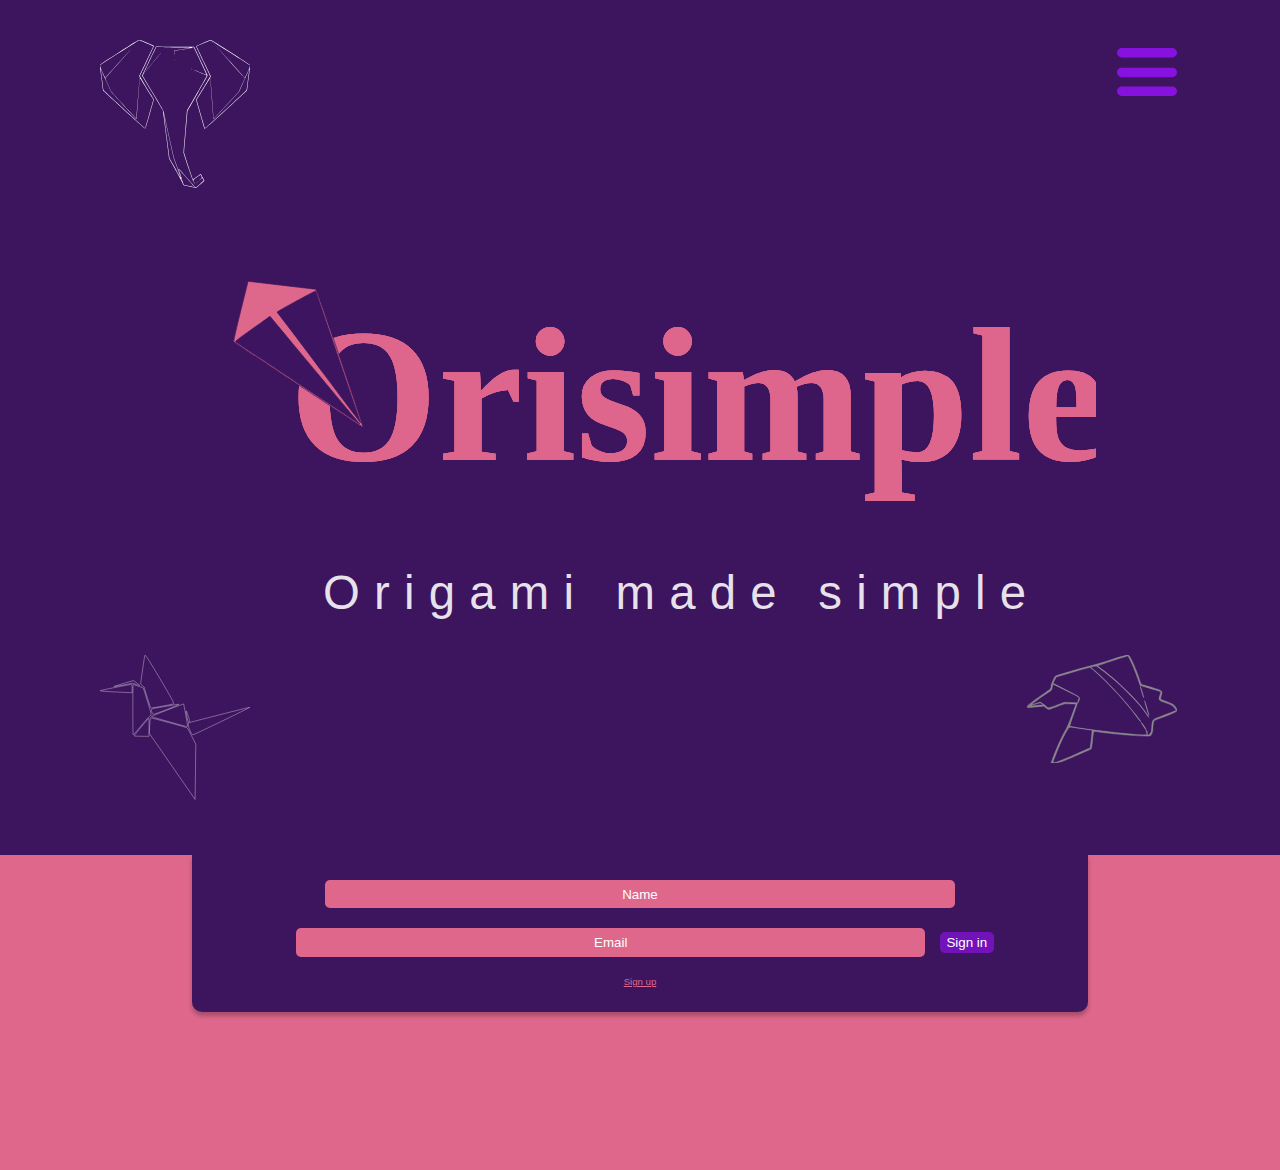
==== index.html @ 883288a6 "created login interface/view" ====
<!DOCTYPE html>
<html lang="en">
<head>
    <meta charset="UTF-8">
    <meta name="viewport" content="width=device-width, initial-scale=1.0">
    <link rel="stylesheet" href="style.css">
    <title>Orisimple</title>
</head>
<body>
    <main>
        <section class="hero">
            <div class="hero_container hero_container-flex">
                <img src="./img/elephant_origami.svg" alt="origami elephant head" class="hero_animal">
                <img src="/img/hamburger_menu.svg" alt="hamburger menu" class="hero_menu">
            </div>
            <div class="hero_container">
                <img src="./img/orismple_logo.svg" alt="orisimple logo" class="hero_logo">
                <h3 class="hero_tagline">Origami made simple</h3>
            </div>
            <div class="hero_container hero_container-flex ">
                <img src="./img/crane_origami.svg" alt="origami crane" class="hero_animal">
                <img src="./img/frog_origami.svg" alt="origami frog" class="hero_animal">
            </div>
        </section>
        <section class="signin">
            <form action="" class="signin_form">
                <input type="text" class="signin_input" placeholder="Name">
                <input type="text" class="signin_input" placeholder="Email">
                <button class="signin_btn">Sign in</button>
                <p class="signin_signup">Sign up</p>
            </form>
        </section>
    </main>
</body>
</html>
---- style.css ----
/* variables */
:root {
    --primary-color:#3d155f;
    --secondary-color: #df678c;
    --complementary-purple: #8712E0;
}

/* fonts*/
@import url('https://fonts.googleapis.com/css2?family=Open+Sans:ital,wght@0,300;0,400;0,600;0,700;1,300;1,400;1,600;1,700&display=swap');

body {
    width: 100%;
    background-color: var(--primary-color);
    font-family: 'Open Sans', sans-serif;
    box-sizing: border-box;
    margin: 0;
    overflow-x: hidden;
}

.hero {
    width: 99%;
    padding: 5px;
}

.hero_container {
    width:85%;
    margin: 35px auto;
    text-align: center;
}
.hero_container-flex {
    display: flex;
    justify-content: space-between;
    align-items: flex-start;
}

.hero_animal {
    display: inline-block;
    width: 30%;
    min-width: 85px;
    max-width: 150px;
}

.hero_menu {
    display: inline-block;
    width: 10%;
    max-width: 60px;
    padding-top: .5em;
    cursor: pointer;
}
.hero_logo {
    width: 85%;
    min-width: 170px;
}

.hero_tagline {
    margin: -10px 0 10px 0;
    color: rgba(255, 255, 255, 0.877);
    width: 90%;
    font-size: 3.7vw;
    font-weight: 400;
    letter-spacing: .3em;
    margin-left: 9%;
}

.signin {
    background-color: var(--secondary-color);
    height: 35vh;
    width: 100%;
    margin: 0;
}

.signin_form {
    background-color: var(--primary-color);
    width: 70%;
    margin: 15px auto;
    border-radius: 0 0 10px 10px;
    text-align: center;
    padding: 15px 0;
    box-shadow: 0px 4px 4px rgba(0, 0, 0, 0.25);
}

.signin_input {
    display: inline-block;
    color: white;
    padding: .5em .75em;
    margin: 10px;
    width: 68%;
    border-radius: 5px;
    border:none;
    background-color: var(--secondary-color);
    outline: 0;
    text-align: center;
    font-weight: 200;
}

.signin_input::placeholder {
    color: white;
}

.signin_btn {
    color:white;
    background-color: rgba(135, 18, 224, 0.7);
    padding: .2em .5em;
    border:none;
    border-radius: 5px;
    margin-top: 10px;
    cursor: pointer;
}

.signin_btn:hover {
    background-color:var(--complementary-purple);
    color: white;
}

.signin_signup {
    color:var(--secondary-color);
    font-size: .6rem;
    text-decoration: underline;
    cursor: pointer;
}
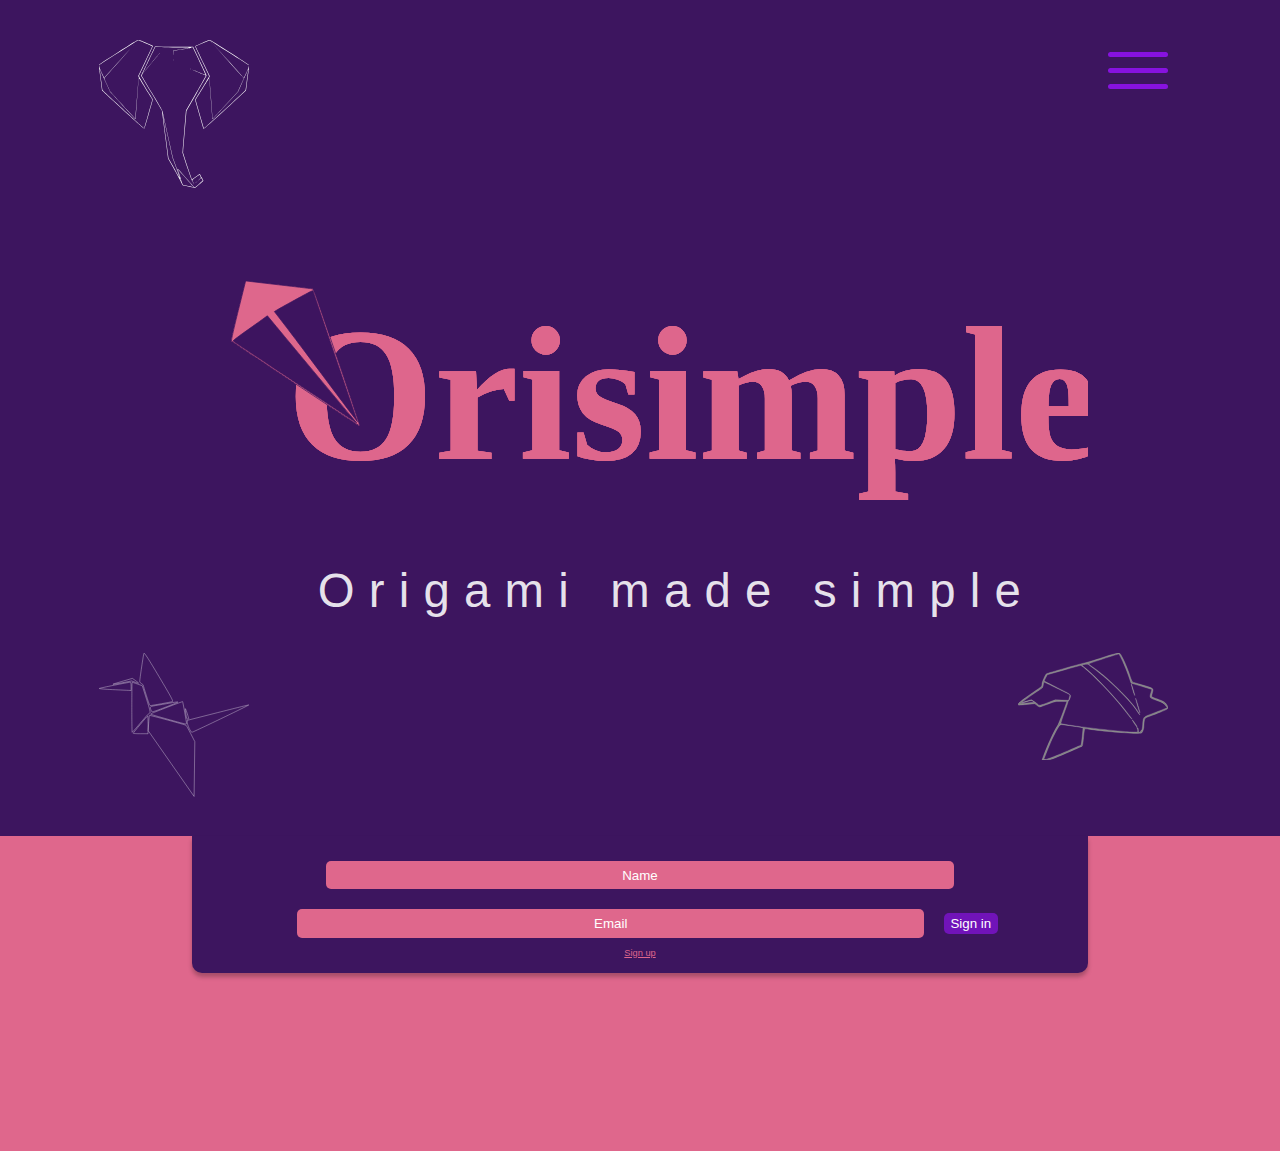
==== commit 93898eb4: "finished animating burger icon" ====
--- a/index.html
+++ b/index.html
@@ -11,7 +11,10 @@
         <section class="hero">
             <div class="hero_container hero_container-flex">
                 <img src="./img/elephant_origami.svg" alt="origami elephant head" class="hero_animal">
-                <img src="/img/hamburger_menu.svg" alt="hamburger menu" class="hero_menu">
+                <div class="hero_menu">
+                    <div class="menu_burger">
+                    </div>
+                </div>
             </div>
             <div class="hero_container">
                 <img src="./img/orismple_logo.svg" alt="orisimple logo" class="hero_logo">
@@ -31,5 +34,6 @@
             </form>
         </section>
     </main>
+    <script src="./script.js"></script>
 </body>
 </html>--- a/style.css
+++ b/style.css
@@ -3,6 +3,13 @@
     --primary-color:#3d155f;
     --secondary-color: #df678c;
     --complementary-purple: #8712E0;
+}
+
+/* default resets */
+*{
+    margin: 0;
+    padding: 0;
+    box-sizing: border-box;
 }
 
 /* fonts*/
@@ -12,10 +19,11 @@
     width: 100%;
     background-color: var(--primary-color);
     font-family: 'Open Sans', sans-serif;
-    box-sizing: border-box;
-    margin: 0;
     overflow-x: hidden;
 }
+
+
+/*mobile-first*/
 
 .hero {
     width: 99%;
@@ -31,6 +39,60 @@
     display: flex;
     justify-content: space-between;
     align-items: flex-start;
+}
+
+.hero_menu {
+    position: relative;
+    display: flex;
+    justify-content: center;
+    align-items: center;
+    width: 35%;
+    cursor: pointer;
+    transition: all .5s ease-in-out;
+    margin-top: 20px;
+    
+}
+
+.menu_burger {
+    width: 100%;
+    height: 5px;
+    position: absolute;
+    border-radius: 5px;
+    background: var(--complementary-purple);
+    transition: all .5s ease-in-out;
+}
+
+.menu_burger::before, .menu_burger::after {
+    content: '';
+    display: block;
+    position: absolute;
+    width: 100%;
+    height: 5px;
+    border-radius: 5px;
+    background: var(--complementary-purple);
+    transition: all .5s ease-in-out;
+}
+
+.menu_burger::before {
+    transform: translateY(-16px);
+}
+
+.menu_burger::after {
+    transform: translateY(16px);
+}
+
+/* Menu_burger animation */
+.menu_burger--open .menu_burger {
+    transform: translateX(-15px);
+    background: transparent;
+}
+
+.menu_burger--open .menu_burger::before {
+    transform: rotate(45deg) translate(10px, -10px)
+}
+
+.menu_burger--open .menu_burger::after {
+    transform: rotate(-45deg) translate(10px, 10px)
 }
 
 .hero_animal {
@@ -72,7 +134,7 @@
 .signin_form {
     background-color: var(--primary-color);
     width: 70%;
-    margin: 15px auto;
+    margin: -1px auto;
     border-radius: 0 0 10px 10px;
     text-align: center;
     padding: 15px 0;
@@ -83,8 +145,8 @@
     display: inline-block;
     color: white;
     padding: .5em .75em;
-    margin: 10px;
-    width: 68%;
+    margin: 10px 15px;
+    width: 70%;
     border-radius: 5px;
     border:none;
     background-color: var(--secondary-color);
@@ -103,7 +165,7 @@
     padding: .2em .5em;
     border:none;
     border-radius: 5px;
-    margin-top: 10px;
+    margin: 10px 0;
     cursor: pointer;
 }
 
@@ -114,7 +176,7 @@
 
 .signin_signup {
     color:var(--secondary-color);
-    font-size: .6rem;
+    font-size: .58rem;
     text-decoration: underline;
     cursor: pointer;
 }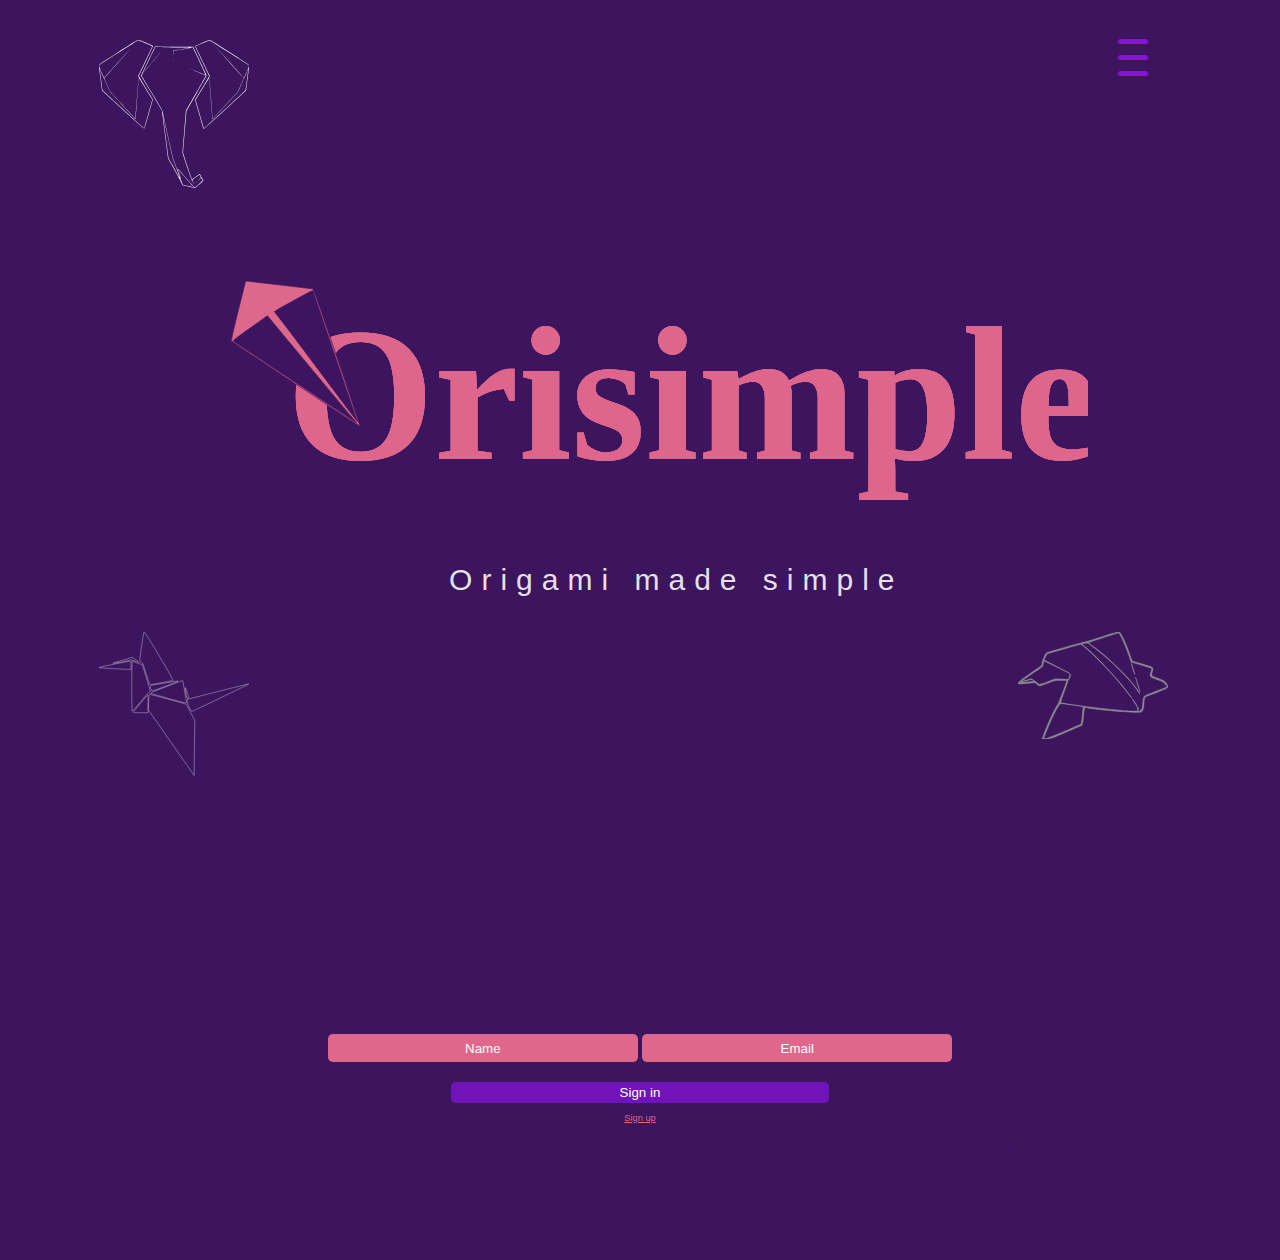
==== commit 4a972ef4: "finished responsive layout" ====
--- a/index.html
+++ b/index.html
@@ -7,11 +7,16 @@
     <title>Orisimple</title>
 </head>
 <body>
-    <main>
+    
         <section class="hero">
             <div class="hero_container hero_container-flex">
-                <img src="./img/elephant_origami.svg" alt="origami elephant head" class="hero_animal">
-                <div class="hero_menu">
+                <img src="./img/elephant_origami.svg" alt="origami elephant head" class="hero_animal hero_elephant">
+                <div class="hero_menu hero_menu--open">
+                    <ul class="menu--off list-disp">
+                        <li class="hero_menu_item"><a href="#" >Home</a></li>
+                        <li class="hero_menu_item"><a href="#" >About Us</a></li>
+                        <li class="hero_menu_item"><a href="#" >Contact</a></li>
+                    </ul>
                     <div class="menu_burger">
                     </div>
                 </div>
@@ -33,7 +38,7 @@
                 <p class="signin_signup">Sign up</p>
             </form>
         </section>
-    </main>
+    
     <script src="./script.js"></script>
 </body>
 </html>--- a/style.css
+++ b/style.css
@@ -22,6 +22,12 @@
     overflow-x: hidden;
 }
 
+a {
+    outline: none;
+    text-decoration: none;
+    color: white;
+}
+
 
 /*mobile-first*/
 
@@ -46,17 +52,40 @@
     display: flex;
     justify-content: center;
     align-items: center;
-    width: 35%;
+    width: 10%;
+    flex-shrink: 0;
     cursor: pointer;
     transition: all .5s ease-in-out;
-    margin-top: 20px;
+    margin-top: 5px;
     
 }
 
+.list-disp {
+    display:flex;
+    color: white;
+    list-style-type: none;
+    justify-content: space-between;
+    transition: all .5s ease-in-out
+}
+
+
+.hero_menu_item {
+    padding: 0 .5em;
+    margin: 0 .2em;
+    border-top: 1px solid var(--complementary-purple) ;
+    font-size: 15px;
+    border-radius: 5px 5px 0 0;
+}
+
+.hero_menu_item:hover {
+    background-color: rgba(135, 18, 224, 0.7);
+}
 .menu_burger {
-    width: 100%;
+    width: 30px;
     height: 5px;
     position: absolute;
+    right: 20px;
+    top: 10px;
     border-radius: 5px;
     background: var(--complementary-purple);
     transition: all .5s ease-in-out;
@@ -66,7 +95,7 @@
     content: '';
     display: block;
     position: absolute;
-    width: 100%;
+    width: 30px;
     height: 5px;
     border-radius: 5px;
     background: var(--complementary-purple);
@@ -82,33 +111,37 @@
 }
 
 /* Menu_burger animation */
-.menu_burger--open .menu_burger {
+.menu--open {
+    display: flex;
+    width: 100%;
+    justify-content: space-between;
+}
+
+.menu--off {
+    display:none;
+}
+.menu--open .menu_burger {
     transform: translateX(-15px);
     background: transparent;
 }
 
-.menu_burger--open .menu_burger::before {
+.menu--open .menu_burger::before {
     transform: rotate(45deg) translate(10px, -10px)
 }
 
-.menu_burger--open .menu_burger::after {
+.menu--open .menu_burger::after {
     transform: rotate(-45deg) translate(10px, 10px)
 }
+
+
 
 .hero_animal {
     display: inline-block;
     width: 30%;
-    min-width: 85px;
+    min-width: 15px;
     max-width: 150px;
 }
 
-.hero_menu {
-    display: inline-block;
-    width: 10%;
-    max-width: 60px;
-    padding-top: .5em;
-    cursor: pointer;
-}
 .hero_logo {
     width: 85%;
     min-width: 170px;
@@ -126,7 +159,7 @@
 
 .signin {
     background-color: var(--secondary-color);
-    height: 35vh;
+    height: 40vh;
     width: 100%;
     margin: 0;
 }
@@ -137,16 +170,16 @@
     margin: -1px auto;
     border-radius: 0 0 10px 10px;
     text-align: center;
-    padding: 15px 0;
+    padding: 25px 0;
     box-shadow: 0px 4px 4px rgba(0, 0, 0, 0.25);
 }
 
 .signin_input {
-    display: inline-block;
+    display: block;
     color: white;
     padding: .5em .75em;
-    margin: 10px 15px;
-    width: 70%;
+    margin: 10px auto;
+    width: 65%;
     border-radius: 5px;
     border:none;
     background-color: var(--secondary-color);
@@ -166,6 +199,7 @@
     border:none;
     border-radius: 5px;
     margin: 10px 0;
+    outline: none;
     cursor: pointer;
 }
 
@@ -179,4 +213,43 @@
     font-size: .58rem;
     text-decoration: underline;
     cursor: pointer;
+}
+
+/* Small Tablets */
+@media screen and (min-width:545px) {
+    .signin_input {
+        display: inline-block;
+        width: 41%;
+    }
+    .signin_btn {
+        display: block;
+        width: 50%;
+        margin: 10px auto;
+    }
+}
+
+/* Large Tablets */
+@media screen and (min-width: 900px) {
+    .hero_menu_item {
+        font-size: 23px;
+    }
+
+    .hero_tagline {
+        font-size: 30px;
+    }
+}
+
+/* Desktop */
+@media screen and (min-width:1120px ) {
+    .hero {
+        height:100vh;
+    }
+    .signin {
+       background-color: var(--primary-color);
+       padding: 100px;
+    }
+
+    .signin_form {
+        box-shadow: none;
+    }
 }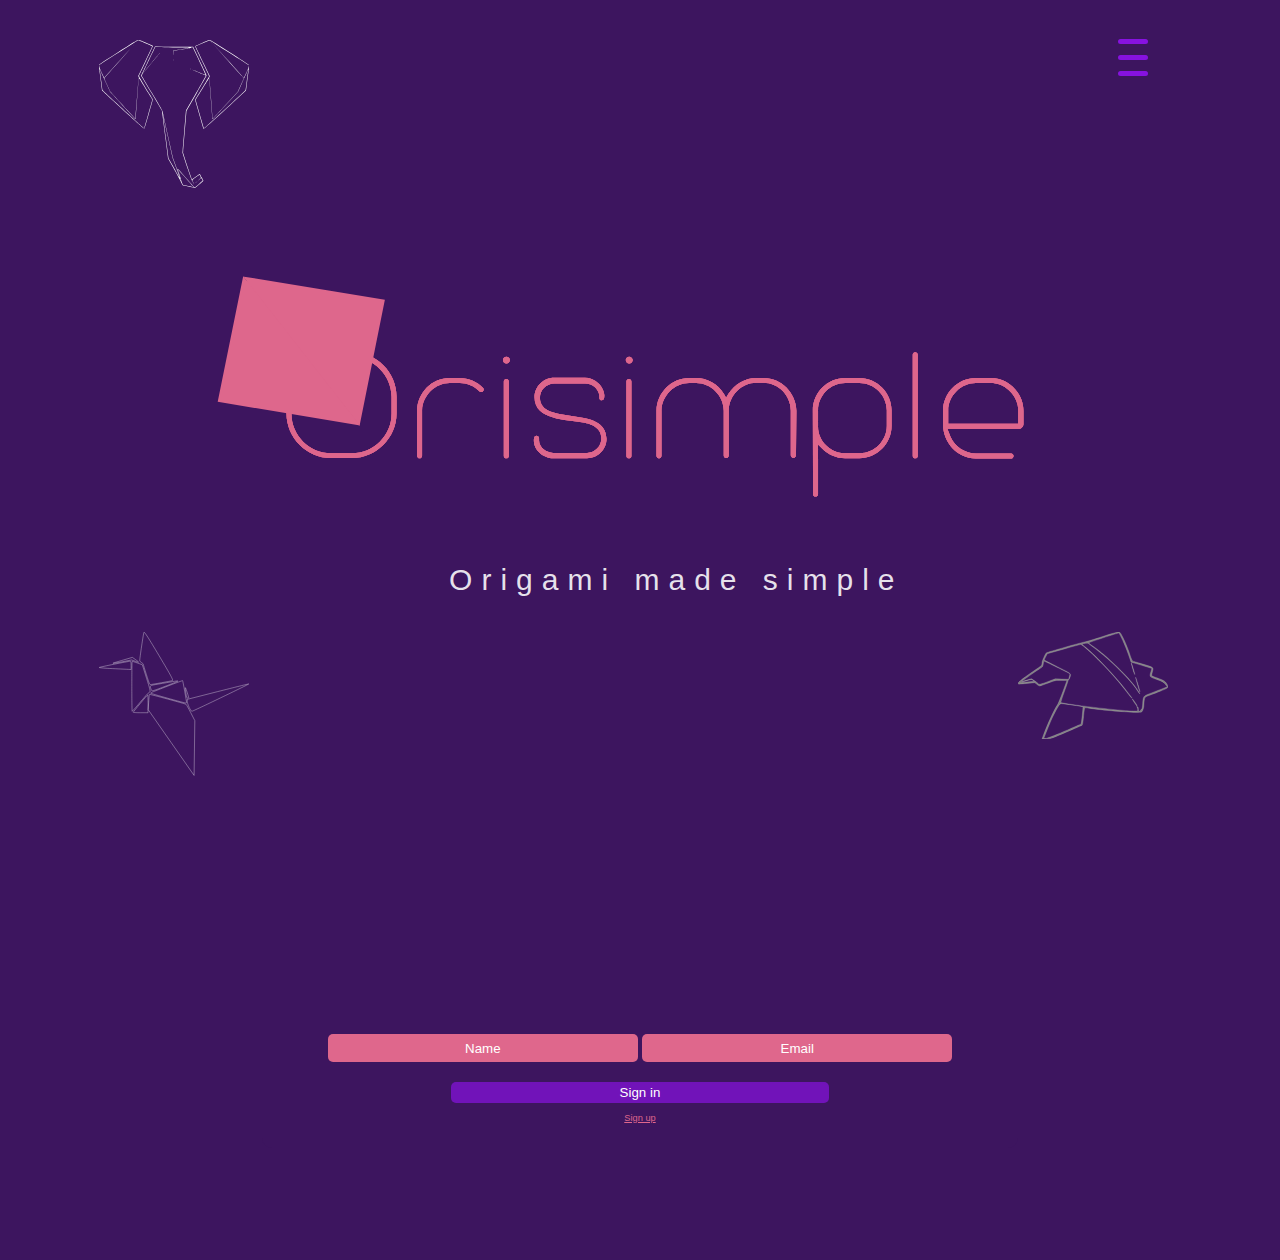
==== commit 1aefa75b: "finished animations and responsiveness" ====
--- a/index.html
+++ b/index.html
@@ -5,6 +5,7 @@
     <meta name="viewport" content="width=device-width, initial-scale=1.0">
     <link rel="stylesheet" href="style.css">
     <title>Orisimple</title>
+    <link rel="shortcut icon" href="./img/short logo.png" type="image/png">
 </head>
 <body>
     
@@ -14,7 +15,7 @@
                 <div class="hero_menu hero_menu--open">
                     <ul class="menu--off list-disp">
                         <li class="hero_menu_item"><a href="#" >Home</a></li>
-                        <li class="hero_menu_item"><a href="#" >About Us</a></li>
+                        <li class="hero_menu_item"><a href="./about.html" >About Us</a></li>
                         <li class="hero_menu_item"><a href="#" >Contact</a></li>
                     </ul>
                     <div class="menu_burger">
@@ -22,7 +23,148 @@
                 </div>
             </div>
             <div class="hero_container">
-                <img src="./img/orismple_logo.svg" alt="orisimple logo" class="hero_logo">
+                <!-- <img src="./img/orismple_logo.svg" alt="orisimple logo" class="hero_logo"> -->
+                
+                <!-- here's the svg starting -->
+                <div class="hero_logo">
+                    <svg version="1.1"
+                    x="0px" y="0px" viewBox="0 0 420 159.7"
+                   style="enable-background:new 0 0 420 159.7;" xml:space="preserve">
+               <style type="text/css">
+                 
+               </style>
+               <sodipodi:namedview  bordercolor="#666666" borderopacity="1.0" fit-margin-bottom="0" fit-margin-left="0" fit-margin-right="0" fit-margin-top="0" id="base" inkscape:current-layer="layer1" inkscape:cx="494.73332" inkscape:cy="-252.78549" inkscape:document-units="mm" inkscape:pageopacity="0.0" inkscape:pageshadow="2" inkscape:snap-global="false" inkscape:window-height="837" inkscape:window-maximized="1" inkscape:window-width="1600" inkscape:window-x="1358" inkscape:window-y="-8" inkscape:zoom="0.7" pagecolor="#ffffff" showgrid="false">
+                  </sodipodi:namedview>
+               <g>
+                  <g id="text1009">
+                      <path id="path1101" class="st0" d="M70.3,59.7c-11.2,0-20.6,9.4-20.6,20.6v7.8c0,11.2,9.3,20.6,20.6,20.6H80
+                          c11.1,0,20.6-9.3,20.6-20.6v-7.8c0-11.2-9.4-20.6-20.6-20.6H70.3z M52.1,80.4c0-10,8.3-18.3,18.3-18.3H80
+                          c9.9,0,18.3,8.3,18.3,18.3v7.8c0,10-8.3,18.3-18.3,18.3h-9.7c-10,0-18.3-8.3-18.3-18.3V80.4z"/>
+                      <path id="path1103" class="st0" d="M110.1,86.8v20.8c0,0.7,0.5,1.2,1.2,1.2c0.6,0,1.1-0.5,1.1-1.2v-21c0.2-6.8,6.1-12.6,12.8-12.6
+                          h4.7c3.3,0,6.6,1.4,9,3.8c0.3,0.3,0.5,0.4,0.9,0.4c0.6,0,1.1-0.5,1.1-1.2c0-0.3-0.1-0.6-0.4-0.8c-2.8-2.9-6.7-4.5-10.7-4.5h-4.7
+                          C117,71.7,110.2,78.5,110.1,86.8L110.1,86.8z"/>
+                      <path id="path1105" class="st0" d="M150.2,107.7c0,0.6,0.5,1.1,1.2,1.1c0.6,0,1.1-0.5,1.1-1.1V73.3c0-0.7-0.5-1.2-1.1-1.2
+                          c-0.7,0-1.2,0.5-1.2,1.2V107.7z M151.4,61.8c-0.9,0-1.6,0.7-1.6,1.6c0,0.9,0.7,1.6,1.6,1.6c0.9,0,1.6-0.7,1.6-1.6
+                          C153,62.5,152.3,61.8,151.4,61.8z"/>
+                      <path id="path1107" class="st0" d="M196.6,80.8c0-0.4,0.1-0.6,0.1-0.9c0-1.8-1.1-4-2.4-5.4l-0.3-0.3c-1.7-1.7-4-2.6-6.3-2.6h-14.3
+                          c-4.8,0-9,4-9,9c0,10.7,14.9,10.2,22.6,11.7c3.6,0.7,8.3,2.3,8.3,7.4c0,3.6-3,6.6-6.6,6.6H173c-3.1,0-6.5-2.5-6.5-5.7
+                          c0-0.3,0-0.5,0-1c0-0.7-0.5-1.2-1.2-1.2c-1.1,0-1.2,1.4-1.2,2.3c0,4.3,4.4,8.1,9,8.1h15.6c5.1,0,9-4.2,9-9
+                          c0-15.9-30.8-5.7-30.8-19c0-3.6,3-6.6,6.6-6.6h14.3c1.8,0,3.4,0.7,4.7,1.9l0.4,0.4c0.8,1,1.5,2.5,1.5,3.6c0,0.2,0,0.4,0,0.8
+                          c0,0.6,0.5,1.1,1.1,1.1C196.1,81.9,196.6,81.4,196.6,80.8L196.6,80.8z"/>
+                      <path id="path1109" class="st0" d="M206.9,107.7c0,0.6,0.5,1.1,1.2,1.1c0.6,0,1.1-0.5,1.1-1.1V73.3c0-0.7-0.5-1.2-1.1-1.2
+                          c-0.7,0-1.2,0.5-1.2,1.2V107.7z M208.2,61.8c-0.9,0-1.6,0.7-1.6,1.6c0,0.9,0.7,1.6,1.6,1.6c0.9,0,1.6-0.7,1.6-1.6
+                          C209.7,62.5,209,61.8,208.2,61.8z"/>
+                      <path id="path1111" class="st0" d="M285.5,86.8L285.5,86.8c-0.2-8.3-7-15.1-15.2-15.1h-3.2c-5.4,0-10,2.7-13.1,7.4l-1,1.7l-1-1.7
+                          c-2.7-4.7-7.8-7.4-13-7.4H236c-8.3,0-15,6.8-15.2,15v20.9c0,0.7,0.5,1.2,1.2,1.2c0.6,0,1.1-0.5,1.1-1.2v-21
+                          c0.2-6.8,6.1-12.6,12.8-12.6h3.2c6.8,0,12.8,5.8,12.8,12.8v20.7c0,0.7,0.5,1.2,1.1,1.2c0.7,0,1.2-0.5,1.2-1.2v-21
+                          c0.2-6.7,5.8-12.6,12.8-12.6h3.2c6.8,0,12.7,5.7,12.7,12.8v20.7c0,0.7,0.6,1.2,1.2,1.2c0.7,0,1.2-0.5,1.2-1.2L285.5,86.8z"/>
+                      <path id="path1113" class="st0" d="M293.2,125.4c0,0.6,0.5,1.1,1.1,1.1c0.7,0,1.2-0.5,1.2-1.1v-23l2,2c2.8,2.8,6.6,4.4,10.5,4.4
+                          h6.6c8.1,0,14.9-6.8,14.9-14.9v-7.3c0-8.1-6.8-14.9-14.9-14.9h-6.6c-8.1,0-14.9,6.8-14.9,14.9L293.2,125.4z M295.5,91.7v-5.1
+                          c0-6.8,5.7-12.6,12.6-12.6h6.6c6.8,0,12.6,5.7,12.6,12.6v7.3c0,6.8-5.7,12.6-12.6,12.6h-6.6c-6.6,0-12.6-5.5-12.6-12.3V91.7z"/>
+                      <path id="path1115" class="st0" d="M339.3,107.7c0,0.6,0.5,1.1,1.1,1.1c0.7,0,1.2-0.5,1.2-1.1V60.9c0-0.6-0.5-1.1-1.2-1.1
+                          c-0.6,0-1.1,0.5-1.1,1.1V107.7z"/>
+                      <path id="path1117" class="st0" d="M355.3,95.2h33.1c1.1,0,2.1-1,2.1-2.2v-6.1c0-8.3-6.9-15.2-15.2-15.2h-6.8
+                          c-8.3,0-15.2,6.9-15.2,15.2v6.1c0,8.4,6.3,15.9,15.2,15.9h16.3c0.6,0,1.1-0.5,1.1-1.2c0-0.6-0.5-1.1-1.1-1.1h-16.3
+                          c-4.9,0-9.7-3-11.7-7.6L355.3,95.2z M388.1,92.8h-32.4v-6c0-7,6-12.8,12.8-12.8h6.8c6.9,0,12.8,5.9,12.8,12.8L388.1,92.8z"/>
+                  </g>
+                  
+                      <g id="g1015" transform="matrix(0.53790207,-0.33918676,0.376565,0.48450939,-122.46561,148.49809)" inkscape:export-xdpi="96" inkscape:export-ydpi="96">
+                      <path id="path1011" inkscape:connector-curvature="0" class="st1" d="M309.7,100.7l-35-102.7L312-18l31.6,16.6l-32.9,101.6
+                          L309.7,100.7z"/>
+                      <path id="path1013" inkscape:connector-curvature="0" class="st2" d="M291.8-18.8l17.5-16l17.1,15.7c9.4,8.6,17.4,16,17.8,16.3
+                          c0.6,0.5-2,8.8-16.5,53.7c-9.5,29.2-17.3,53.1-17.5,53.1c-0.4,0-36-105.1-36-106.1C274.2-2.5,282.1-10.1,291.8-18.8z M292.4,49.9
+                          l17.3,50.8l-0.3-6.7c-0.2-6.3-2.2-64.3-2.9-87.4l-0.3-10.3l-4.6,0.3c-2.5,0.2-9.5,0.6-15.5,0.9c-7.2,0.4-10.9,0.8-10.9,1.1
+                          C275.2-1.1,282.9,22,292.4,49.9L292.4,49.9z M327.2,49.4l16.5-50.8l-1.3-0.3c-1.1-0.3-25.9-1.9-29.2-1.9l-1.1,0l0,13.5
+                          c0,7.4-0.3,27.6-0.6,44.7c-0.3,17.2-0.6,34.5-0.6,38.4l0,7.2L327.2,49.4z"/>
+                  </g>
+                  <g id="text1019">
+                      <path id="path1082" class="st0" d="M70.3,59.7c-11.2,0-20.6,9.4-20.6,20.6v7.8c0,11.2,9.3,20.6,20.6,20.6H80
+                          c11.1,0,20.6-9.3,20.6-20.6v-7.8c0-11.2-9.4-20.6-20.6-20.6H70.3z M52.1,80.4c0-10,8.3-18.3,18.3-18.3H80
+                          c9.9,0,18.3,8.3,18.3,18.3v7.8c0,10-8.3,18.3-18.3,18.3h-9.7c-10,0-18.3-8.3-18.3-18.3V80.4z"/>
+                      <path id="path1084" class="st0" d="M110.1,86.8v20.8c0,0.7,0.5,1.2,1.2,1.2c0.6,0,1.1-0.5,1.1-1.2v-21c0.2-6.8,6.1-12.6,12.8-12.6
+                          h4.7c3.3,0,6.6,1.4,9,3.8c0.3,0.3,0.5,0.4,0.9,0.4c0.6,0,1.1-0.5,1.1-1.2c0-0.3-0.1-0.6-0.4-0.8c-2.8-2.9-6.7-4.5-10.7-4.5h-4.7
+                          C117,71.7,110.2,78.5,110.1,86.8L110.1,86.8z"/>
+                      <path id="path1086" class="st0" d="M150.2,107.7c0,0.6,0.5,1.1,1.2,1.1c0.6,0,1.1-0.5,1.1-1.1V73.3c0-0.7-0.5-1.2-1.1-1.2
+                          c-0.7,0-1.2,0.5-1.2,1.2V107.7z M151.4,61.8c-0.9,0-1.6,0.7-1.6,1.6c0,0.9,0.7,1.6,1.6,1.6c0.9,0,1.6-0.7,1.6-1.6
+                          C153,62.5,152.3,61.8,151.4,61.8z"/>
+                      <path id="path1088" class="st0" d="M196.6,80.8c0-0.4,0.1-0.6,0.1-0.9c0-1.8-1.1-4-2.4-5.4l-0.3-0.3c-1.7-1.7-4-2.6-6.3-2.6h-14.3
+                          c-4.8,0-9,4-9,9c0,10.7,14.9,10.2,22.6,11.7c3.6,0.7,8.3,2.3,8.3,7.4c0,3.6-3,6.6-6.6,6.6H173c-3.1,0-6.5-2.5-6.5-5.7
+                          c0-0.3,0-0.5,0-1c0-0.7-0.5-1.2-1.2-1.2c-1.1,0-1.2,1.4-1.2,2.3c0,4.3,4.4,8.1,9,8.1h15.6c5.1,0,9-4.2,9-9
+                          c0-15.9-30.8-5.7-30.8-19c0-3.6,3-6.6,6.6-6.6h14.3c1.8,0,3.4,0.7,4.7,1.9l0.4,0.4c0.8,1,1.5,2.5,1.5,3.6c0,0.2,0,0.4,0,0.8
+                          c0,0.6,0.5,1.1,1.1,1.1C196.1,81.9,196.6,81.4,196.6,80.8L196.6,80.8z"/>
+                      <path id="path1090" class="st0" d="M206.9,107.7c0,0.6,0.5,1.1,1.2,1.1c0.6,0,1.1-0.5,1.1-1.1V73.3c0-0.7-0.5-1.2-1.1-1.2
+                          c-0.7,0-1.2,0.5-1.2,1.2V107.7z M208.2,61.8c-0.9,0-1.6,0.7-1.6,1.6c0,0.9,0.7,1.6,1.6,1.6c0.9,0,1.6-0.7,1.6-1.6
+                          C209.7,62.5,209,61.8,208.2,61.8z"/>
+                      <path id="path1092" class="st0" d="M285.5,86.8L285.5,86.8c-0.2-8.3-7-15.1-15.2-15.1h-3.2c-5.4,0-10,2.7-13.1,7.4l-1,1.7l-1-1.7
+                          c-2.7-4.7-7.8-7.4-13-7.4H236c-8.3,0-15,6.8-15.2,15v20.9c0,0.7,0.5,1.2,1.2,1.2c0.6,0,1.1-0.5,1.1-1.2v-21
+                          c0.2-6.8,6.1-12.6,12.8-12.6h3.2c6.8,0,12.8,5.8,12.8,12.8v20.7c0,0.7,0.5,1.2,1.1,1.2c0.7,0,1.2-0.5,1.2-1.2v-21
+                          c0.2-6.7,5.8-12.6,12.8-12.6h3.2c6.8,0,12.7,5.7,12.7,12.8v20.7c0,0.7,0.6,1.2,1.2,1.2c0.7,0,1.2-0.5,1.2-1.2L285.5,86.8z"/>
+                      <path id="path1094" class="st0" d="M293.2,125.4c0,0.6,0.5,1.1,1.1,1.1c0.7,0,1.2-0.5,1.2-1.1v-23l2,2c2.8,2.8,6.6,4.4,10.5,4.4
+                          h6.6c8.1,0,14.9-6.8,14.9-14.9v-7.3c0-8.1-6.8-14.9-14.9-14.9h-6.6c-8.1,0-14.9,6.8-14.9,14.9L293.2,125.4z M295.5,91.7v-5.1
+                          c0-6.8,5.7-12.6,12.6-12.6h6.6c6.8,0,12.6,5.7,12.6,12.6v7.3c0,6.8-5.7,12.6-12.6,12.6h-6.6c-6.6,0-12.6-5.5-12.6-12.3V91.7z"/>
+                      <path id="path1096" class="st0" d="M339.3,107.7c0,0.6,0.5,1.1,1.1,1.1c0.7,0,1.2-0.5,1.2-1.1V60.9c0-0.6-0.5-1.1-1.2-1.1
+                          c-0.6,0-1.1,0.5-1.1,1.1V107.7z"/>
+                      <path id="path1098" class="st0" d="M355.3,95.2h33.1c1.1,0,2.1-1,2.1-2.2v-6.1c0-8.3-6.9-15.2-15.2-15.2h-6.8
+                          c-8.3,0-15.2,6.9-15.2,15.2v6.1c0,8.4,6.3,15.9,15.2,15.9h16.3c0.6,0,1.1-0.5,1.1-1.2c0-0.6-0.5-1.1-1.1-1.1h-16.3
+                          c-4.9,0-9.7-3-11.7-7.6L355.3,95.2z M388.1,92.8h-32.4v-6c0-7,6-12.8,12.8-12.8h6.8c6.9,0,12.8,5.9,12.8,12.8L388.1,92.8z"/>
+                  </g>
+                  
+                      <g id="g1025" transform="matrix(0.53790207,-0.33918676,0.376565,0.48450939,-122.46561,148.49809)" inkscape:export-xdpi="96" inkscape:export-ydpi="96">
+                      <path id="path1021" inkscape:connector-curvature="0" class="st1" d="M309.7,100.7l-35-102.7L312-18l31.6,16.6l-32.9,101.6
+                          L309.7,100.7z"/>
+                      <path id="path1023" inkscape:connector-curvature="0" class="st2" d="M291.8-18.8l17.5-16l17.1,15.7c9.4,8.6,17.4,16,17.8,16.3
+                          c0.6,0.5-2,8.8-16.5,53.7c-9.5,29.2-17.3,53.1-17.5,53.1c-0.4,0-36-105.1-36-106.1C274.2-2.5,282.1-10.1,291.8-18.8z M292.4,49.9
+                          l17.3,50.8l-0.3-6.7c-0.2-6.3-2.2-64.3-2.9-87.4l-0.3-10.3l-4.6,0.3c-2.5,0.2-9.5,0.6-15.5,0.9c-7.2,0.4-10.9,0.8-10.9,1.1
+                          C275.2-1.1,282.9,22,292.4,49.9L292.4,49.9z M327.2,49.4l16.5-50.8l-1.3-0.3c-1.1-0.3-25.9-1.9-29.2-1.9l-1.1,0l0,13.5
+                          c0,7.4-0.3,27.6-0.6,44.7c-0.3,17.2-0.6,34.5-0.6,38.4l0,7.2L327.2,49.4z"/>
+                  </g>
+                  <g id="text1029">
+                      <path id="path1063" class="st0" d="M70.3,59.7c-11.2,0-20.6,9.4-20.6,20.6v7.8c0,11.2,9.3,20.6,20.6,20.6H80
+                          c11.1,0,20.6-9.3,20.6-20.6v-7.8c0-11.2-9.4-20.6-20.6-20.6H70.3z M52.1,80.4c0-10,8.3-18.3,18.3-18.3H80
+                          c9.9,0,18.3,8.3,18.3,18.3v7.8c0,10-8.3,18.3-18.3,18.3h-9.7c-10,0-18.3-8.3-18.3-18.3V80.4z"/>
+                      <path id="path1065" class="st0" d="M110.1,86.8v20.8c0,0.7,0.5,1.2,1.2,1.2c0.6,0,1.1-0.5,1.1-1.2v-21c0.2-6.8,6.1-12.6,12.8-12.6
+                          h4.7c3.3,0,6.6,1.4,9,3.8c0.3,0.3,0.5,0.4,0.9,0.4c0.6,0,1.1-0.5,1.1-1.2c0-0.3-0.1-0.6-0.4-0.8c-2.8-2.9-6.7-4.5-10.7-4.5h-4.7
+                          C117,71.7,110.2,78.5,110.1,86.8L110.1,86.8z"/>
+                      <path id="path1067" class="st0" d="M150.2,107.7c0,0.6,0.5,1.1,1.2,1.1c0.6,0,1.1-0.5,1.1-1.1V73.3c0-0.7-0.5-1.2-1.1-1.2
+                          c-0.7,0-1.2,0.5-1.2,1.2V107.7z M151.4,61.8c-0.9,0-1.6,0.7-1.6,1.6c0,0.9,0.7,1.6,1.6,1.6c0.9,0,1.6-0.7,1.6-1.6
+                          C153,62.5,152.3,61.8,151.4,61.8z"/>
+                      <path id="path1069" class="st0" d="M196.6,80.8c0-0.4,0.1-0.6,0.1-0.9c0-1.8-1.1-4-2.4-5.4l-0.3-0.3c-1.7-1.7-4-2.6-6.3-2.6h-14.3
+                          c-4.8,0-9,4-9,9c0,10.7,14.9,10.2,22.6,11.7c3.6,0.7,8.3,2.3,8.3,7.4c0,3.6-3,6.6-6.6,6.6H173c-3.1,0-6.5-2.5-6.5-5.7
+                          c0-0.3,0-0.5,0-1c0-0.7-0.5-1.2-1.2-1.2c-1.1,0-1.2,1.4-1.2,2.3c0,4.3,4.4,8.1,9,8.1h15.6c5.1,0,9-4.2,9-9
+                          c0-15.9-30.8-5.7-30.8-19c0-3.6,3-6.6,6.6-6.6h14.3c1.8,0,3.4,0.7,4.7,1.9l0.4,0.4c0.8,1,1.5,2.5,1.5,3.6c0,0.2,0,0.4,0,0.8
+                          c0,0.6,0.5,1.1,1.1,1.1C196.1,81.9,196.6,81.4,196.6,80.8L196.6,80.8z"/>
+                      <path id="path1071" class="st0" d="M206.9,107.7c0,0.6,0.5,1.1,1.2,1.1c0.6,0,1.1-0.5,1.1-1.1V73.3c0-0.7-0.5-1.2-1.1-1.2
+                          c-0.7,0-1.2,0.5-1.2,1.2V107.7z M208.2,61.8c-0.9,0-1.6,0.7-1.6,1.6c0,0.9,0.7,1.6,1.6,1.6c0.9,0,1.6-0.7,1.6-1.6
+                          C209.7,62.5,209,61.8,208.2,61.8z"/>
+                      <path id="path1073" class="st0" d="M285.5,86.8L285.5,86.8c-0.2-8.3-7-15.1-15.2-15.1h-3.2c-5.4,0-10,2.7-13.1,7.4l-1,1.7l-1-1.7
+                          c-2.7-4.7-7.8-7.4-13-7.4H236c-8.3,0-15,6.8-15.2,15v20.9c0,0.7,0.5,1.2,1.2,1.2c0.6,0,1.1-0.5,1.1-1.2v-21
+                          c0.2-6.8,6.1-12.6,12.8-12.6h3.2c6.8,0,12.8,5.8,12.8,12.8v20.7c0,0.7,0.5,1.2,1.1,1.2c0.7,0,1.2-0.5,1.2-1.2v-21
+                          c0.2-6.7,5.8-12.6,12.8-12.6h3.2c6.8,0,12.7,5.7,12.7,12.8v20.7c0,0.7,0.6,1.2,1.2,1.2c0.7,0,1.2-0.5,1.2-1.2L285.5,86.8z"/>
+                      <path id="path1075" class="st0" d="M293.2,125.4c0,0.6,0.5,1.1,1.1,1.1c0.7,0,1.2-0.5,1.2-1.1v-23l2,2c2.8,2.8,6.6,4.4,10.5,4.4
+                          h6.6c8.1,0,14.9-6.8,14.9-14.9v-7.3c0-8.1-6.8-14.9-14.9-14.9h-6.6c-8.1,0-14.9,6.8-14.9,14.9L293.2,125.4z M295.5,91.7v-5.1
+                          c0-6.8,5.7-12.6,12.6-12.6h6.6c6.8,0,12.6,5.7,12.6,12.6v7.3c0,6.8-5.7,12.6-12.6,12.6h-6.6c-6.6,0-12.6-5.5-12.6-12.3V91.7z"/>
+                      <path id="path1077" class="st0" d="M339.3,107.7c0,0.6,0.5,1.1,1.1,1.1c0.7,0,1.2-0.5,1.2-1.1V60.9c0-0.6-0.5-1.1-1.2-1.1
+                          c-0.6,0-1.1,0.5-1.1,1.1V107.7z"/>
+                      <path id="path1079" class="st0" d="M355.3,95.2h33.1c1.1,0,2.1-1,2.1-2.2v-6.1c0-8.3-6.9-15.2-15.2-15.2h-6.8
+                          c-8.3,0-15.2,6.9-15.2,15.2v6.1c0,8.4,6.3,15.9,15.2,15.9h16.3c0.6,0,1.1-0.5,1.1-1.2c0-0.6-0.5-1.1-1.1-1.1h-16.3
+                          c-4.9,0-9.7-3-11.7-7.6L355.3,95.2z M388.1,92.8h-32.4v-6c0-7,6-12.8,12.8-12.8h6.8c6.9,0,12.8,5.9,12.8,12.8L388.1,92.8z"/>
+                  </g>
+                  
+                      <g id="g1035" transform="matrix(0.53790207,-0.33918676,0.376565,0.48450939,-122.46561,148.49809)" inkscape:export-xdpi="96" inkscape:export-ydpi="96">
+                      <path id="path1031" inkscape:connector-curvature="0" class="st1" d="M309.7,100.7l-35-102.7L312-18l31.6,16.6l-32.9,101.6
+                          L309.7,100.7z"/>
+                      <path id="path1033" inkscape:connector-curvature="0" class="st2" d="M291.8-18.8l17.5-16l17.1,15.7c9.4,8.6,17.4,16,17.8,16.3
+                          c0.6,0.5-2,8.8-16.5,53.7c-9.5,29.2-17.3,53.1-17.5,53.1c-0.4,0-36-105.1-36-106.1C274.2-2.5,282.1-10.1,291.8-18.8z M292.4,49.9
+                          l17.3,50.8l-0.3-6.7c-0.2-6.3-2.2-64.3-2.9-87.4l-0.3-10.3l-4.6,0.3c-2.5,0.2-9.5,0.6-15.5,0.9c-7.2,0.4-10.9,0.8-10.9,1.1
+                          C275.2-1.1,282.9,22,292.4,49.9L292.4,49.9z M327.2,49.4l16.5-50.8l-1.3-0.3c-1.1-0.3-25.9-1.9-29.2-1.9l-1.1,0l0,13.5
+                          c0,7.4-0.3,27.6-0.6,44.7c-0.3,17.2-0.6,34.5-0.6,38.4l0,7.2L327.2,49.4z"/>
+                  </g>
+               </g>
+               <path id="right-fold" inkscape:connector-curvature="0" class="st3" d="M30.1,24.8L30,25.1l53.3,68.2l0.2,0.4l11.7-58.2L30.1,24.8z"/>
+               <path id="left-fold" inkscape:connector-curvature="0" class="st3" d="M83.1,93.5l0.1-0.4L29.9,24.9l-0.2-0.4L17.9,82.7L83.1,93.5z"/>
+               </svg>
+               <!-- here's the svg ending -->
+                </div>
                 <h3 class="hero_tagline">Origami made simple</h3>
             </div>
             <div class="hero_container hero_container-flex ">
--- a/style.css
+++ b/style.css
@@ -145,6 +145,7 @@
 .hero_logo {
     width: 85%;
     min-width: 170px;
+    margin: 0 auto;
 }
 
 .hero_tagline {
@@ -252,4 +253,37 @@
     .signin_form {
         box-shadow: none;
     }
-}+}
+
+/* Animation */
+.st0{fill:#DE668C;}
+.st1{fill:#3D145F;stroke:#3C145F;stroke-width:0.1721;}
+.st2{fill:#DE678C;stroke:#3C145F;stroke-width:0.1721;}
+.st3{fill:#DE678C;}
+
+
+@keyframes fold {
+    from{ fill:#DE678C}
+    to{fill: transparent}
+}
+
+#left-fold{
+    
+    animation-name: fold;
+    animation-duration: 1s;
+    animation-timing-function: ease-in-out;
+    animation-delay: 1.5s;
+    animation-fill-mode: forwards;
+    transition: fill 2s;
+}
+
+#right-fold{
+    
+    animation-name: fold;
+    animation-duration: 1s;
+    animation-timing-function: ease-in-out;
+    animation-delay: .75s;
+    animation-fill-mode: forwards;
+    transition: fill 1s;
+}
+
